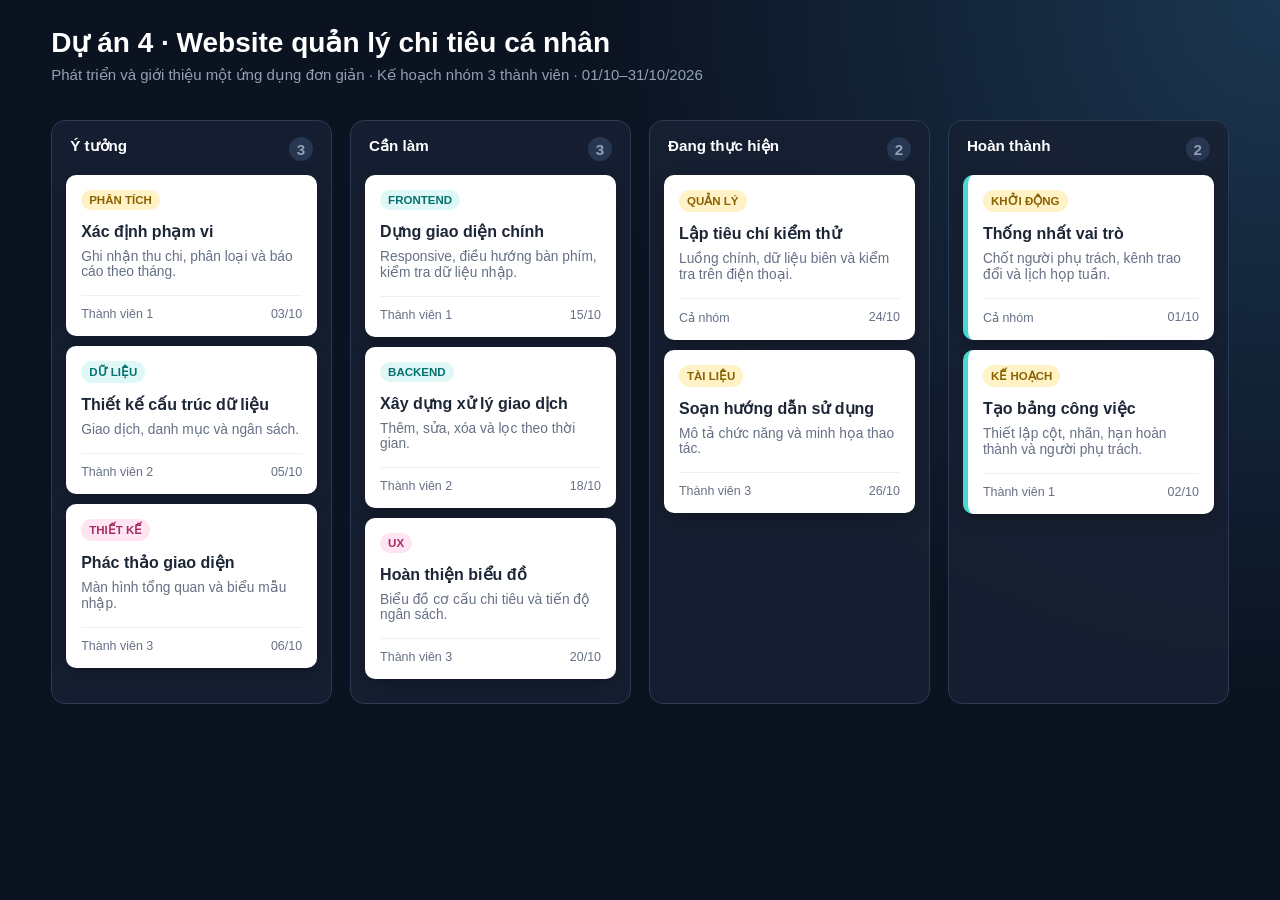
==== kanban.html @ f3746987 "Hoàn thiện bài thực hành Lab 07" ====
<!doctype html><html lang="vi"><head><meta charset="utf-8"><meta name="viewport" content="width=device-width,initial-scale=1"><title>Kế hoạch dự án</title><style>
:root{--bg:#0b1220;--panel:#172033;--card:#fff;--muted:#91a0b5;--cyan:#48d8d2;--pink:#ff7ab6;--yellow:#ffd166}*{box-sizing:border-box}body{margin:0;background:radial-gradient(circle at top right,#1b3650,var(--bg) 45%);color:white;font:15px "Segoe UI",Arial,sans-serif;min-height:100vh}header{padding:26px 4vw 18px}h1{margin:0 0 7px;font-size:1.75rem}header p{margin:0;color:var(--muted)}.board{display:grid;grid-template-columns:repeat(4,minmax(240px,1fr));gap:18px;padding:18px 4vw 40px;overflow-x:auto}.column{background:rgba(23,32,51,.88);border:1px solid #2b3b56;border-radius:14px;padding:14px;min-height:560px}.column h2{font-size:.95rem;margin:2px 4px 14px;display:flex;justify-content:space-between}.count{display:grid;place-items:center;min-width:24px;height:24px;border-radius:20px;background:#273651;color:var(--muted)}.card{background:var(--card);color:#1d2636;border-radius:10px;padding:15px;margin:10px 0;box-shadow:0 6px 18px #0003}.tag{display:inline-block;padding:4px 8px;border-radius:20px;background:#dff8f7;color:#05726f;font-size:.72rem;font-weight:800;text-transform:uppercase}.tag.design{background:#ffe5f1;color:#a92c67}.tag.docs{background:#fff2c7;color:#8b6200}.card h3{margin:12px 0 7px;font-size:1rem}.card p{margin:0;color:#667085;font-size:.86rem}.meta{display:flex;justify-content:space-between;margin-top:16px;padding-top:11px;border-top:1px solid #edf0f4;font-size:.78rem;color:#667085}.done{border-left:5px solid var(--cyan)}@media(max-width:800px){.board{grid-template-columns:repeat(4,280px)}}</style></head><body>
<header><h1>Dự án 4 · Website quản lý chi tiêu cá nhân</h1><p>Phát triển và giới thiệu một ứng dụng đơn giản · Kế hoạch nhóm 3 thành viên · 01/10–31/10/2026</p></header><main class="board">
<section class="column"><h2>Ý tưởng <span class="count">3</span></h2><article class="card"><span class="tag docs">Phân tích</span><h3>Xác định phạm vi</h3><p>Ghi nhận thu chi, phân loại và báo cáo theo tháng.</p><div class="meta"><span>Thành viên 1</span><span>03/10</span></div></article><article class="card"><span class="tag">Dữ liệu</span><h3>Thiết kế cấu trúc dữ liệu</h3><p>Giao dịch, danh mục và ngân sách.</p><div class="meta"><span>Thành viên 2</span><span>05/10</span></div></article><article class="card"><span class="tag design">Thiết kế</span><h3>Phác thảo giao diện</h3><p>Màn hình tổng quan và biểu mẫu nhập.</p><div class="meta"><span>Thành viên 3</span><span>06/10</span></div></article></section>
<section class="column"><h2>Cần làm <span class="count">3</span></h2><article class="card"><span class="tag">Frontend</span><h3>Dựng giao diện chính</h3><p>Responsive, điều hướng bàn phím, kiểm tra dữ liệu nhập.</p><div class="meta"><span>Thành viên 1</span><span>15/10</span></div></article><article class="card"><span class="tag">Backend</span><h3>Xây dựng xử lý giao dịch</h3><p>Thêm, sửa, xóa và lọc theo thời gian.</p><div class="meta"><span>Thành viên 2</span><span>18/10</span></div></article><article class="card"><span class="tag design">UX</span><h3>Hoàn thiện biểu đồ</h3><p>Biểu đồ cơ cấu chi tiêu và tiến độ ngân sách.</p><div class="meta"><span>Thành viên 3</span><span>20/10</span></div></article></section>
<section class="column"><h2>Đang thực hiện <span class="count">2</span></h2><article class="card"><span class="tag docs">Quản lý</span><h3>Lập tiêu chí kiểm thử</h3><p>Luồng chính, dữ liệu biên và kiểm tra trên điện thoại.</p><div class="meta"><span>Cả nhóm</span><span>24/10</span></div></article><article class="card"><span class="tag docs">Tài liệu</span><h3>Soạn hướng dẫn sử dụng</h3><p>Mô tả chức năng và minh họa thao tác.</p><div class="meta"><span>Thành viên 3</span><span>26/10</span></div></article></section>
<section class="column"><h2>Hoàn thành <span class="count">2</span></h2><article class="card done"><span class="tag docs">Khởi động</span><h3>Thống nhất vai trò</h3><p>Chốt người phụ trách, kênh trao đổi và lịch họp tuần.</p><div class="meta"><span>Cả nhóm</span><span>01/10</span></div></article><article class="card done"><span class="tag docs">Kế hoạch</span><h3>Tạo bảng công việc</h3><p>Thiết lập cột, nhãn, hạn hoàn thành và người phụ trách.</p><div class="meta"><span>Thành viên 1</span><span>02/10</span></div></article></section>
</main></body></html>
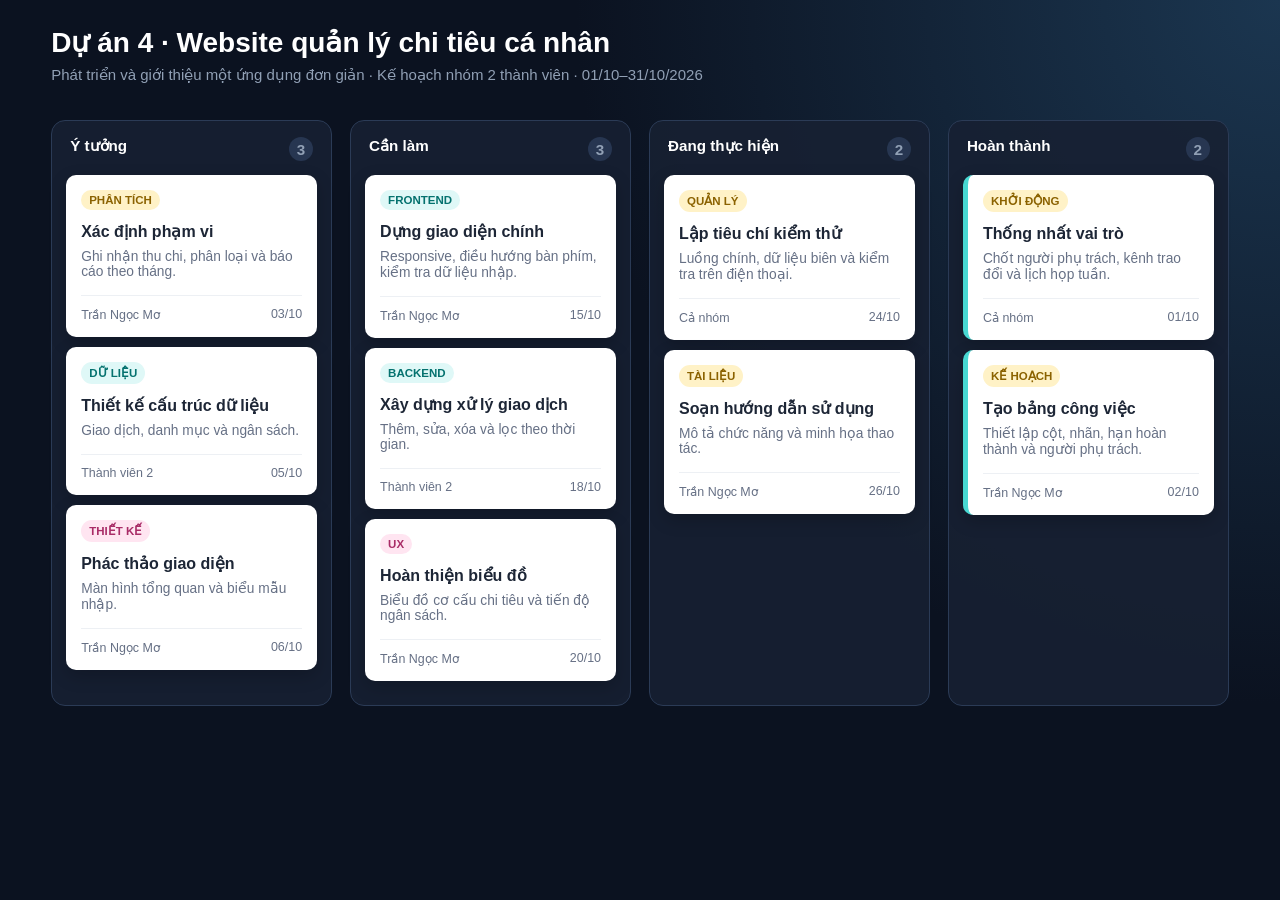
==== commit 6a028f47: "Cá nhân hóa website và cập nhật báo cáo" ====
--- a/kanban.html
+++ b/kanban.html
@@ -1,8 +1,8 @@
 <!doctype html><html lang="vi"><head><meta charset="utf-8"><meta name="viewport" content="width=device-width,initial-scale=1"><title>Kế hoạch dự án</title><style>
 :root{--bg:#0b1220;--panel:#172033;--card:#fff;--muted:#91a0b5;--cyan:#48d8d2;--pink:#ff7ab6;--yellow:#ffd166}*{box-sizing:border-box}body{margin:0;background:radial-gradient(circle at top right,#1b3650,var(--bg) 45%);color:white;font:15px "Segoe UI",Arial,sans-serif;min-height:100vh}header{padding:26px 4vw 18px}h1{margin:0 0 7px;font-size:1.75rem}header p{margin:0;color:var(--muted)}.board{display:grid;grid-template-columns:repeat(4,minmax(240px,1fr));gap:18px;padding:18px 4vw 40px;overflow-x:auto}.column{background:rgba(23,32,51,.88);border:1px solid #2b3b56;border-radius:14px;padding:14px;min-height:560px}.column h2{font-size:.95rem;margin:2px 4px 14px;display:flex;justify-content:space-between}.count{display:grid;place-items:center;min-width:24px;height:24px;border-radius:20px;background:#273651;color:var(--muted)}.card{background:var(--card);color:#1d2636;border-radius:10px;padding:15px;margin:10px 0;box-shadow:0 6px 18px #0003}.tag{display:inline-block;padding:4px 8px;border-radius:20px;background:#dff8f7;color:#05726f;font-size:.72rem;font-weight:800;text-transform:uppercase}.tag.design{background:#ffe5f1;color:#a92c67}.tag.docs{background:#fff2c7;color:#8b6200}.card h3{margin:12px 0 7px;font-size:1rem}.card p{margin:0;color:#667085;font-size:.86rem}.meta{display:flex;justify-content:space-between;margin-top:16px;padding-top:11px;border-top:1px solid #edf0f4;font-size:.78rem;color:#667085}.done{border-left:5px solid var(--cyan)}@media(max-width:800px){.board{grid-template-columns:repeat(4,280px)}}</style></head><body>
-<header><h1>Dự án 4 · Website quản lý chi tiêu cá nhân</h1><p>Phát triển và giới thiệu một ứng dụng đơn giản · Kế hoạch nhóm 3 thành viên · 01/10–31/10/2026</p></header><main class="board">
-<section class="column"><h2>Ý tưởng <span class="count">3</span></h2><article class="card"><span class="tag docs">Phân tích</span><h3>Xác định phạm vi</h3><p>Ghi nhận thu chi, phân loại và báo cáo theo tháng.</p><div class="meta"><span>Thành viên 1</span><span>03/10</span></div></article><article class="card"><span class="tag">Dữ liệu</span><h3>Thiết kế cấu trúc dữ liệu</h3><p>Giao dịch, danh mục và ngân sách.</p><div class="meta"><span>Thành viên 2</span><span>05/10</span></div></article><article class="card"><span class="tag design">Thiết kế</span><h3>Phác thảo giao diện</h3><p>Màn hình tổng quan và biểu mẫu nhập.</p><div class="meta"><span>Thành viên 3</span><span>06/10</span></div></article></section>
-<section class="column"><h2>Cần làm <span class="count">3</span></h2><article class="card"><span class="tag">Frontend</span><h3>Dựng giao diện chính</h3><p>Responsive, điều hướng bàn phím, kiểm tra dữ liệu nhập.</p><div class="meta"><span>Thành viên 1</span><span>15/10</span></div></article><article class="card"><span class="tag">Backend</span><h3>Xây dựng xử lý giao dịch</h3><p>Thêm, sửa, xóa và lọc theo thời gian.</p><div class="meta"><span>Thành viên 2</span><span>18/10</span></div></article><article class="card"><span class="tag design">UX</span><h3>Hoàn thiện biểu đồ</h3><p>Biểu đồ cơ cấu chi tiêu và tiến độ ngân sách.</p><div class="meta"><span>Thành viên 3</span><span>20/10</span></div></article></section>
-<section class="column"><h2>Đang thực hiện <span class="count">2</span></h2><article class="card"><span class="tag docs">Quản lý</span><h3>Lập tiêu chí kiểm thử</h3><p>Luồng chính, dữ liệu biên và kiểm tra trên điện thoại.</p><div class="meta"><span>Cả nhóm</span><span>24/10</span></div></article><article class="card"><span class="tag docs">Tài liệu</span><h3>Soạn hướng dẫn sử dụng</h3><p>Mô tả chức năng và minh họa thao tác.</p><div class="meta"><span>Thành viên 3</span><span>26/10</span></div></article></section>
-<section class="column"><h2>Hoàn thành <span class="count">2</span></h2><article class="card done"><span class="tag docs">Khởi động</span><h3>Thống nhất vai trò</h3><p>Chốt người phụ trách, kênh trao đổi và lịch họp tuần.</p><div class="meta"><span>Cả nhóm</span><span>01/10</span></div></article><article class="card done"><span class="tag docs">Kế hoạch</span><h3>Tạo bảng công việc</h3><p>Thiết lập cột, nhãn, hạn hoàn thành và người phụ trách.</p><div class="meta"><span>Thành viên 1</span><span>02/10</span></div></article></section>
+<header><h1>Dự án 4 · Website quản lý chi tiêu cá nhân</h1><p>Phát triển và giới thiệu một ứng dụng đơn giản · Kế hoạch nhóm 2 thành viên · 01/10–31/10/2026</p></header><main class="board">
+<section class="column"><h2>Ý tưởng <span class="count">3</span></h2><article class="card"><span class="tag docs">Phân tích</span><h3>Xác định phạm vi</h3><p>Ghi nhận thu chi, phân loại và báo cáo theo tháng.</p><div class="meta"><span>Trần Ngọc Mơ</span><span>03/10</span></div></article><article class="card"><span class="tag">Dữ liệu</span><h3>Thiết kế cấu trúc dữ liệu</h3><p>Giao dịch, danh mục và ngân sách.</p><div class="meta"><span>Thành viên 2</span><span>05/10</span></div></article><article class="card"><span class="tag design">Thiết kế</span><h3>Phác thảo giao diện</h3><p>Màn hình tổng quan và biểu mẫu nhập.</p><div class="meta"><span>Trần Ngọc Mơ</span><span>06/10</span></div></article></section>
+<section class="column"><h2>Cần làm <span class="count">3</span></h2><article class="card"><span class="tag">Frontend</span><h3>Dựng giao diện chính</h3><p>Responsive, điều hướng bàn phím, kiểm tra dữ liệu nhập.</p><div class="meta"><span>Trần Ngọc Mơ</span><span>15/10</span></div></article><article class="card"><span class="tag">Backend</span><h3>Xây dựng xử lý giao dịch</h3><p>Thêm, sửa, xóa và lọc theo thời gian.</p><div class="meta"><span>Thành viên 2</span><span>18/10</span></div></article><article class="card"><span class="tag design">UX</span><h3>Hoàn thiện biểu đồ</h3><p>Biểu đồ cơ cấu chi tiêu và tiến độ ngân sách.</p><div class="meta"><span>Trần Ngọc Mơ</span><span>20/10</span></div></article></section>
+<section class="column"><h2>Đang thực hiện <span class="count">2</span></h2><article class="card"><span class="tag docs">Quản lý</span><h3>Lập tiêu chí kiểm thử</h3><p>Luồng chính, dữ liệu biên và kiểm tra trên điện thoại.</p><div class="meta"><span>Cả nhóm</span><span>24/10</span></div></article><article class="card"><span class="tag docs">Tài liệu</span><h3>Soạn hướng dẫn sử dụng</h3><p>Mô tả chức năng và minh họa thao tác.</p><div class="meta"><span>Trần Ngọc Mơ</span><span>26/10</span></div></article></section>
+<section class="column"><h2>Hoàn thành <span class="count">2</span></h2><article class="card done"><span class="tag docs">Khởi động</span><h3>Thống nhất vai trò</h3><p>Chốt người phụ trách, kênh trao đổi và lịch họp tuần.</p><div class="meta"><span>Cả nhóm</span><span>01/10</span></div></article><article class="card done"><span class="tag docs">Kế hoạch</span><h3>Tạo bảng công việc</h3><p>Thiết lập cột, nhãn, hạn hoàn thành và người phụ trách.</p><div class="meta"><span>Trần Ngọc Mơ</span><span>02/10</span></div></article></section>
 </main></body></html>
